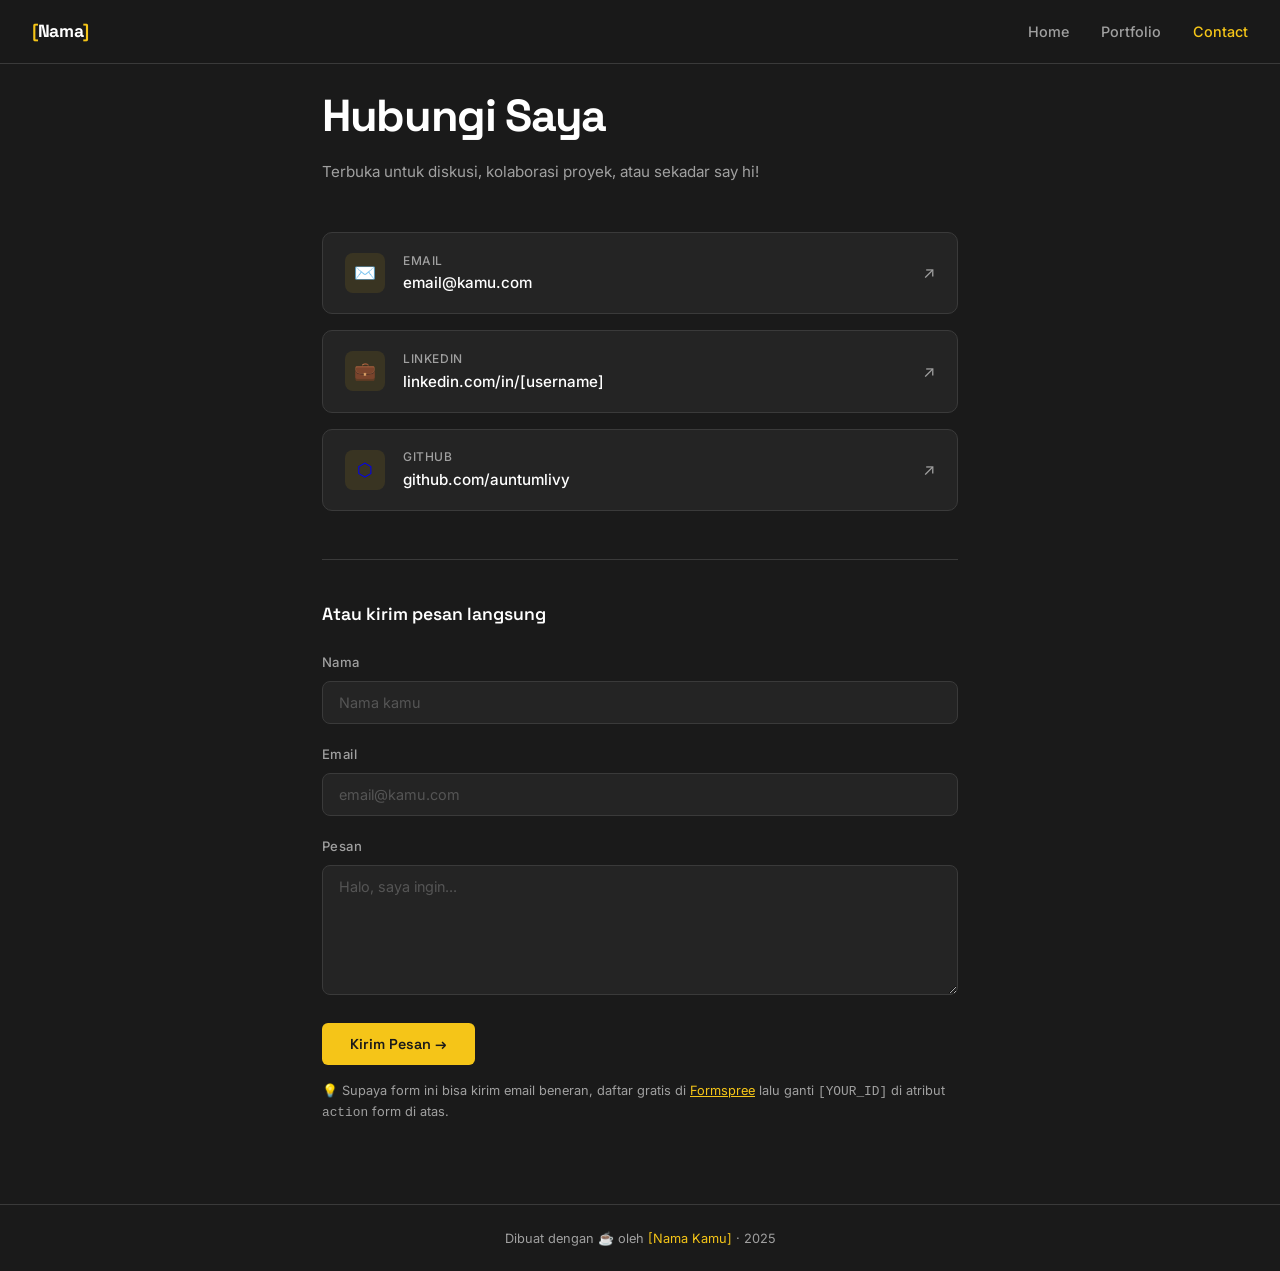
==== contact.html @ d7101dba "nambah file" ====
<!DOCTYPE html>
<html lang="id">
<head>
  <meta charset="UTF-8" />
  <meta name="viewport" content="width=device-width, initial-scale=1.0" />
  <title>[Nama Kamu] — Contact</title>
  <link rel="stylesheet" href="style.css" />
  <style>
  
    .contact-wrapper {
      max-width: 700px;
      margin: 0 auto;
      padding: 5rem 2rem;
    }

    .contact-wrapper h1 {
      font-family: var(--font-display);
      font-size: clamp(1.8rem, 4vw, 2.8rem);
      font-weight: 700;
      letter-spacing: -0.03em;
      color: var(--white);
      margin-bottom: 0.5rem;
    }

    .contact-wrapper > p {
      color: var(--muted);
      margin-bottom: 3rem;
      font-size: 0.95rem;
    }

    .contact-links {
      display: flex;
      flex-direction: column;
      gap: 1rem;
      margin-bottom: 3rem;
    }

    .contact-link-card {
      background: var(--card-bg);
      border: 1px solid var(--border);
      border-radius: 10px;
      padding: 1.1rem 1.4rem;
      display: flex;
      align-items: center;
      gap: 1.1rem;
      text-decoration: none;
      transition: border-color 0.2s;
    }
    .contact-link-card:hover { border-color: var(--yellow); }

    .contact-link-icon {
      width: 40px;
      height: 40px;
      background: rgba(245, 197, 24, 0.1);
      border-radius: 8px;
      display: flex;
      align-items: center;
      justify-content: center;
      font-size: 1.1rem;
      flex-shrink: 0;
    }

    .contact-link-info { flex: 1; }

    .contact-link-label {
      font-size: 0.75rem;
      color: var(--muted);
      font-weight: 500;
      letter-spacing: 0.05em;
      text-transform: uppercase;
    }

    .contact-link-value {
      font-size: 0.95rem;
      color: var(--white);
      font-weight: 500;
      margin-top: 0.1rem;
    }

    .contact-link-arrow { color: var(--muted); font-size: 1rem; }

    .contact-form-section {
      padding-top: 2.5rem;
      border-top: 1px solid var(--border);
    }

    .contact-form-section h2 {
      font-family: var(--font-display);
      font-size: 1.1rem;
      font-weight: 600;
      color: var(--white);
      margin-bottom: 1.5rem;
    }

    .form-group { margin-bottom: 1.25rem; }

    .form-group label {
      display: block;
      font-size: 0.82rem;
      font-weight: 500;
      color: var(--muted);
      margin-bottom: 0.5rem;
      letter-spacing: 0.03em;
    }

    .form-group input,
    .form-group textarea {
      width: 100%;
      background: var(--card-bg);
      border: 1px solid var(--border);
      border-radius: 8px;
      padding: 0.75rem 1rem;
      color: var(--white);
      font-family: var(--font-body);
      font-size: 0.9rem;
      transition: border-color 0.2s;
      outline: none;
      resize: vertical;
    }
    .form-group input::placeholder,
    .form-group textarea::placeholder { color: #555; }
    .form-group input:focus,
    .form-group textarea:focus { border-color: var(--yellow); }

    .form-group textarea { min-height: 130px; }

    .form-tip {
      margin-top: 1rem;
      font-size: 0.8rem;
      color: var(--muted);
    }
    .form-tip a { color: var(--yellow); }
  </style>
</head>
<body>

  <!-- NAVBAR -->
  <nav>
    <a class="nav-logo" href="index.html">
      <span>[</span>Nama<span>]</span>
    </a>
    <ul class="nav-links">
      <li><a href="index.html">Home</a></li>
      <li><a href="portfolio.html">Portfolio</a></li>
      <li><a href="contact.html" class="active">Contact</a></li>
    </ul>
  </nav>

  <div class="contact-wrapper">
    <h1>Hubungi Saya</h1>
    <p>Terbuka untuk diskusi, kolaborasi proyek, atau sekadar say hi!</p>

    <!-- LINK CARDS
         Ganti href, teks, dan emoji sesuai platform kamu.
         Duplikasi .contact-link-card untuk tambah platform baru. -->
    <div class="contact-links">

      <a href="mailto:email@kamu.com" class="contact-link-card">
        <div class="contact-link-icon">✉️</div>
        <div class="contact-link-info">
          <div class="contact-link-label">Email</div>
          <div class="contact-link-value">email@kamu.com</div>
        </div>
        <span class="contact-link-arrow">↗</span>
      </a>

      <a href="https://linkedin.com/in/[username]" target="_blank" class="contact-link-card">
        <div class="contact-link-icon">💼</div>
        <div class="contact-link-info">
          <div class="contact-link-label">LinkedIn</div>
          <div class="contact-link-value">linkedin.com/in/[username]</div>
        </div>
        <span class="contact-link-arrow">↗</span>
      </a>

      <a href="https://github.com/auntumlivy" target="_blank" class="contact-link-card">
        <div class="contact-link-icon">⬡</div>
        <div class="contact-link-info">
          <div class="contact-link-label">GitHub</div>
          <div class="contact-link-value">github.com/auntumlivy</div>
        </div>
        <span class="contact-link-arrow">↗</span>
      </a>

      <!-- Contoh tambahan platform lain:
      <a href="https://wa.me/628xxxxxxxxxx" target="_blank" class="contact-link-card">
        <div class="contact-link-icon">💬</div>
        <div class="contact-link-info">
          <div class="contact-link-label">WhatsApp</div>
          <div class="contact-link-value">+62 8xx xxxx xxxx</div>
        </div>
        <span class="contact-link-arrow">↗</span>
      </a>
      -->

    </div>

    <!-- FORM PESAN
         Supaya form beneran terkirim ke email kamu,
         daftar gratis di https://formspree.io lalu ganti action-nya -->
    <div class="contact-form-section">
      <h2>Atau kirim pesan langsung</h2>

      <form action="https://formspree.io/f/[YOUR_ID]" method="POST">

        <div class="form-group">
          <label for="nama">Nama</label>
          <input id="nama" type="text" name="nama" placeholder="Nama kamu" required />
        </div>

        <div class="form-group">
          <label for="email">Email</label>
          <input id="email" type="email" name="email" placeholder="email@kamu.com" required />
        </div>

        <div class="form-group">
          <label for="pesan">Pesan</label>
          <textarea id="pesan" name="pesan" placeholder="Halo, saya ingin..." required></textarea>
        </div>

        <button type="submit" class="btn-primary">Kirim Pesan →</button>
      </form>

      <p class="form-tip">
        💡 Supaya form ini bisa kirim email beneran, daftar gratis di
        <a href="https://formspree.io" target="_blank">Formspree</a>
        lalu ganti <code>[YOUR_ID]</code> di atribut <code>action</code> form di atas.
      </p>
    </div>

  </div>

  <footer>
    Dibuat dengan ☕ oleh <span>[Nama Kamu]</span> · 2025
  </footer>

</body>
</html>
---- style.css ----
@import url('https://fonts.googleapis.com/css2?family=Space+Grotesk:wght@400;500;600;700&family=Inter:wght@400;500&display=swap');

*, *::before, *::after {
  box-sizing: border-box;
  margin: 0;
  padding: 0;
}

:root {
  --black:      #1A1A1A;   /* background utama */
  --card-bg:    #242424;   /* background card */
  --border:     #3A3A3A;   /* garis pembatas */
  --yellow:     #F5C518;   /* aksen kuning utama */
  --yellow-dim: #C49B10;   /* kuning saat hover */
  --cream:      #FFF9E6;   /* kuning muda */
  --white:      #FFFFFF;   /* teks utama */
  --muted:      #A0A0A0;   /* teks sekunder / abu */
  --font-display: 'Space Grotesk', sans-serif;
  --font-body:    'Inter', sans-serif;
}

html { scroll-behavior: smooth; }

body {
  background-color: var(--black);
  color: var(--white);
  font-family: var(--font-body);
  font-size: 16px;
  line-height: 1.6;
  min-height: 100vh;
}

nav {
  position: fixed;
  top: 0; left: 0; right: 0;
  z-index: 100;
  background: rgba(26,26,26,0.9);
  backdrop-filter: blur(12px);
  border-bottom: 1px solid var(--border);
  padding: 0 2rem;
  height: 64px;
  display: flex;
  align-items: center;
  justify-content: space-between;
}

.nav-logo {
  font-family: var(--font-display);
  font-weight: 700;
  font-size: 1.1rem;
  color: var(--white);
  text-decoration: none;
  letter-spacing: -0.02em;
}
.nav-logo span { color: var(--yellow); }

.nav-links {
  display: flex;
  gap: 2rem;
  list-style: none;
}
.nav-links a {
  color: var(--muted);
  text-decoration: none;
  font-size: 0.9rem;
  font-weight: 500;
  transition: color 0.2s;
}
.nav-links a:hover { color: var(--white); }
.nav-links a.active { color: var(--yellow); }

.btn-primary {
  background: var(--yellow);
  color: var(--black);
  font-family: var(--font-display);
  font-weight: 600;
  font-size: 0.9rem;
  padding: 0.75rem 1.75rem;
  border-radius: 6px;
  border: none;
  cursor: pointer;
  text-decoration: none;
  display: inline-flex;
  align-items: center;
  gap: 0.5rem;
  transition: background 0.2s, transform 0.15s;
}
.btn-primary:hover { background: var(--yellow-dim); transform: translateY(-1px); }

.btn-outline {
  background: transparent;
  color: var(--white);
  font-family: var(--font-display);
  font-weight: 600;
  font-size: 0.9rem;
  padding: 0.75rem 1.75rem;
  border-radius: 6px;
  border: 1px solid var(--border);
  cursor: pointer;
  text-decoration: none;
  display: inline-flex;
  align-items: center;
  gap: 0.5rem;
  transition: border-color 0.2s, color 0.2s, transform 0.15s;
}
.btn-outline:hover { border-color: var(--yellow); color: var(--yellow); transform: translateY(-1px); }

footer {
  border-top: 1px solid var(--border);
  padding: 1.5rem 2rem;
  text-align: center;
  font-size: 0.8rem;
  color: var(--muted);
}
footer span { color: var(--yellow); }

@media (max-width: 640px) {
  nav { padding: 0 1rem; }
  .nav-links { gap: 1.2rem; }
}
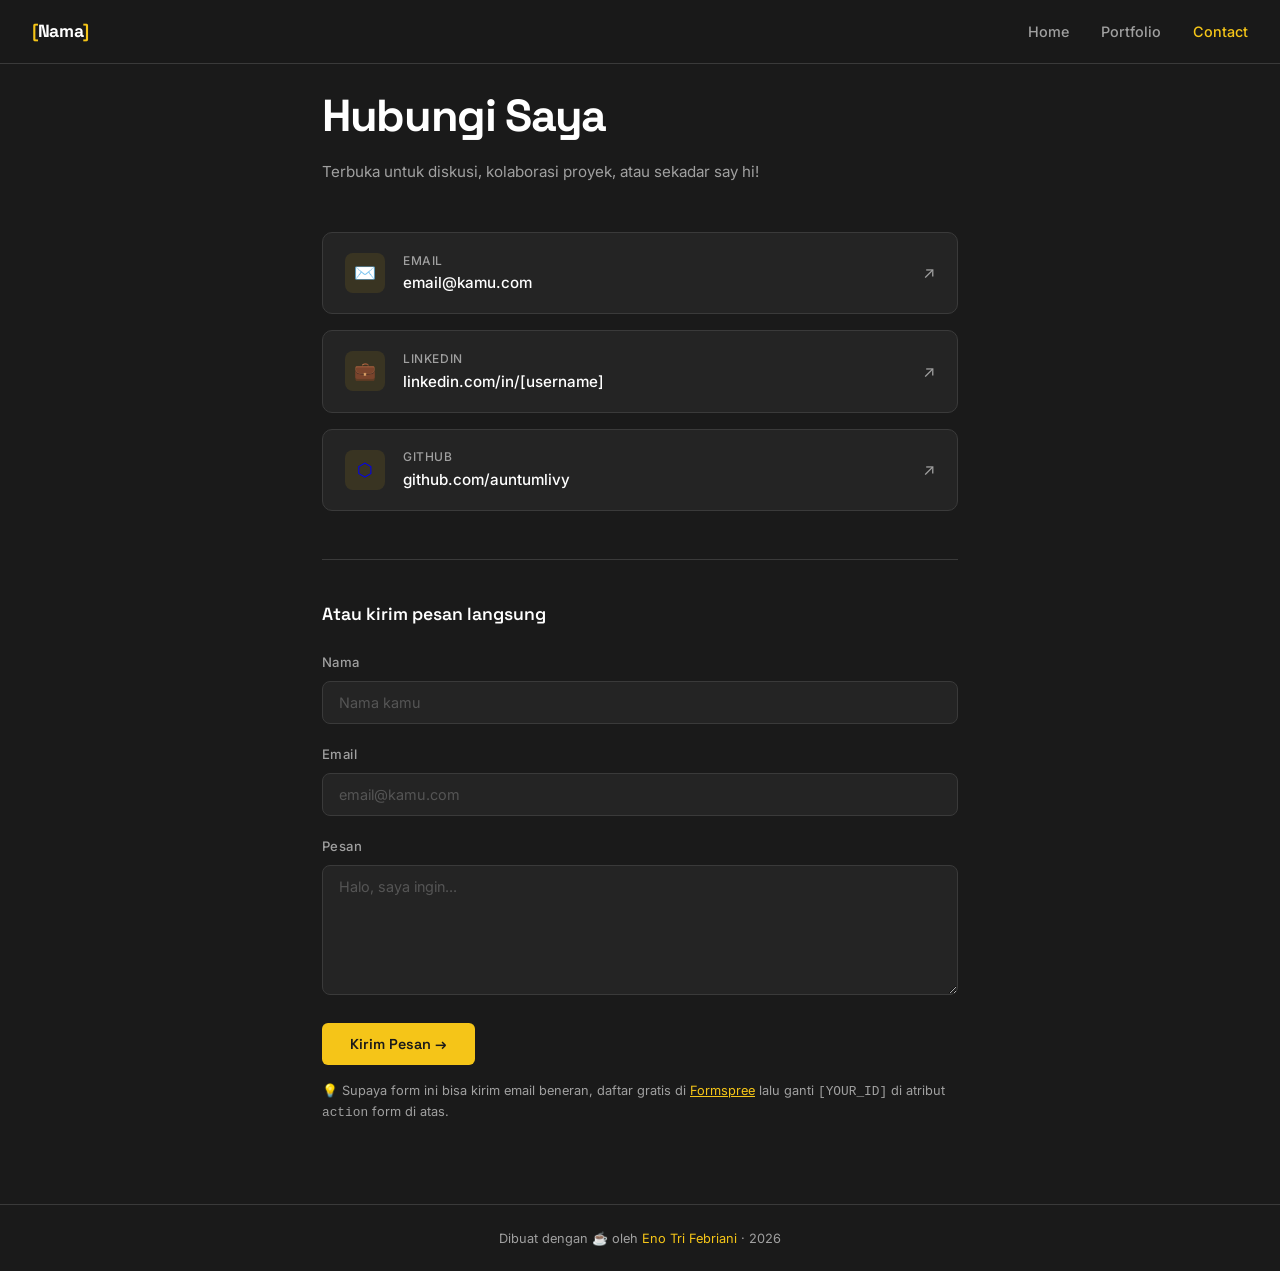
==== commit 9ad2fa3c: "update isi web" ====
--- a/contact.html
+++ b/contact.html
@@ -3,7 +3,7 @@
 <head>
   <meta charset="UTF-8" />
   <meta name="viewport" content="width=device-width, initial-scale=1.0" />
-  <title>[Nama Kamu] — Contact</title>
+  <title>Eno Tri Febriani — Contact</title>
   <link rel="stylesheet" href="style.css" />
   <style>
   
@@ -231,7 +231,7 @@
   </div>
 
   <footer>
-    Dibuat dengan ☕ oleh <span>[Nama Kamu]</span> · 2025
+    Dibuat dengan ☕ oleh <span>Eno Tri Febriani</span> · 2026
   </footer>
 
 </body>
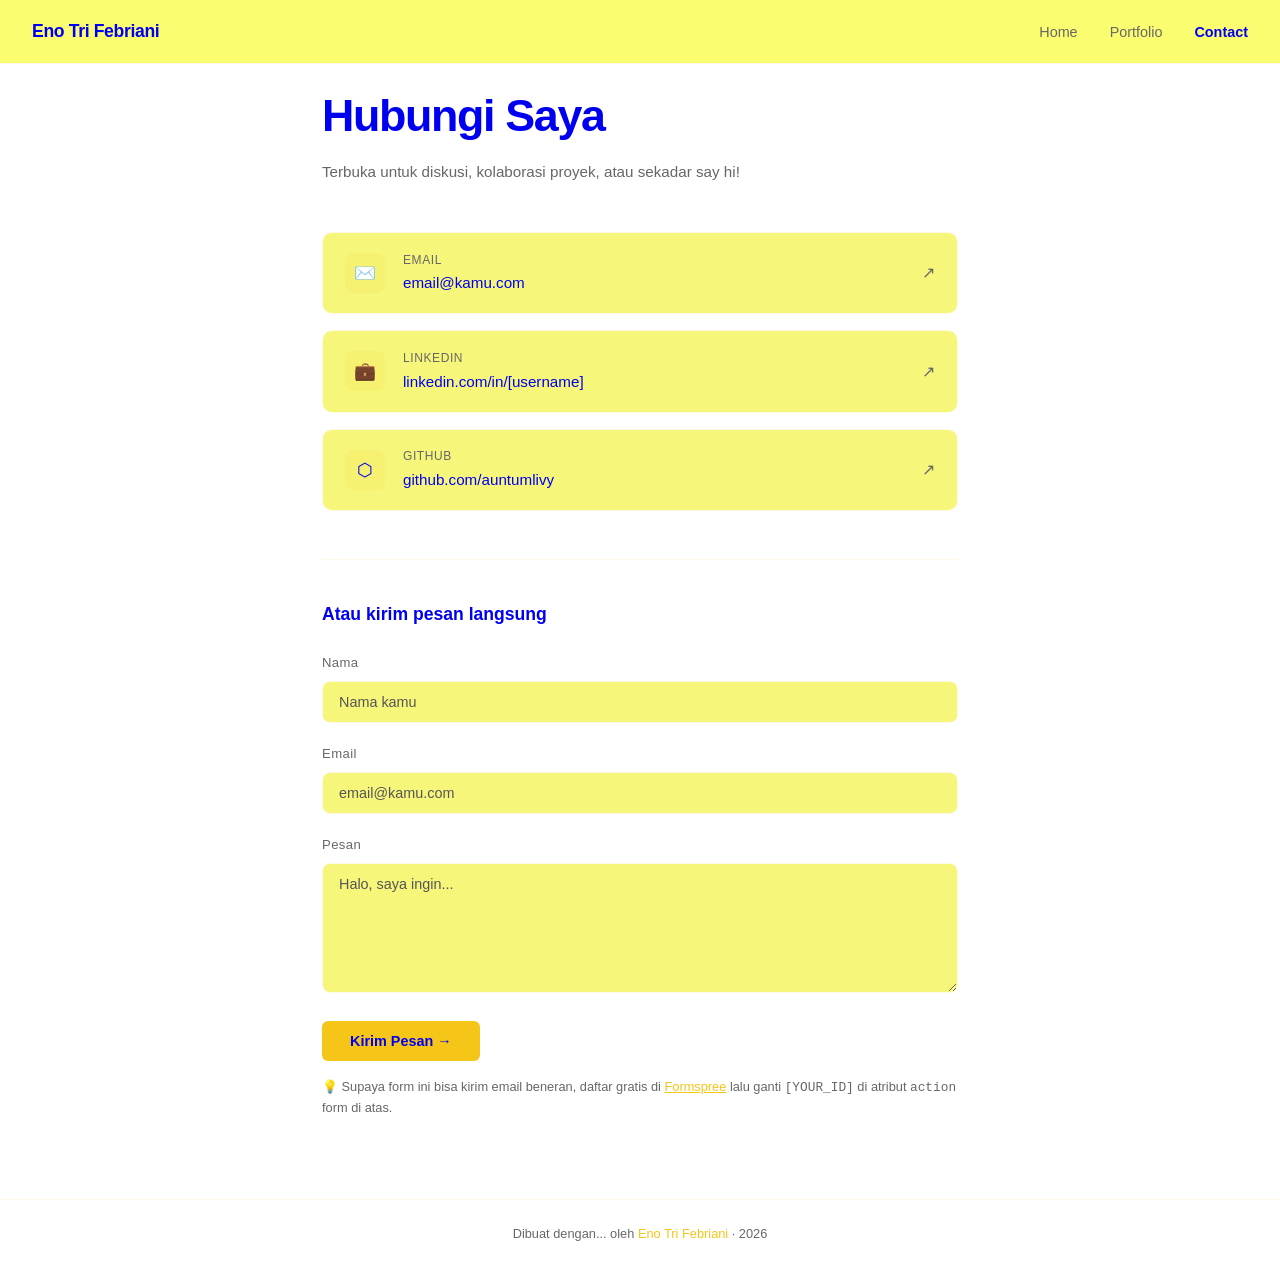
==== commit fbd6f736: "update warna dan layout" ====
--- a/contact.html
+++ b/contact.html
@@ -137,7 +137,7 @@
   <!-- NAVBAR -->
   <nav>
     <a class="nav-logo" href="index.html">
-      <span>[</span>Nama<span>]</span>
+      <span></span>Eno Tri Febriani<span></span>
     </a>
     <ul class="nav-links">
       <li><a href="index.html">Home</a></li>
@@ -231,7 +231,7 @@
   </div>
 
   <footer>
-    Dibuat dengan ☕ oleh <span>Eno Tri Febriani</span> · 2026
+    Dibuat dengan... oleh <span>Eno Tri Febriani</span> · 2026
   </footer>
 
 </body>
--- a/style.css
+++ b/style.css
@@ -7,16 +7,16 @@
 }
 
 :root {
-  --black:      #1A1A1A;   /* background utama */
-  --card-bg:    #242424;   /* background card */
-  --border:     #3A3A3A;   /* garis pembatas */
+  --orange:      #F07800;   /* background utama */
+  --card-bg:    #f6f67b;   /* background card */
+  --border:     #FFF9E6;   /* garis pembatas */
   --yellow:     #F5C518;   /* aksen kuning utama */
   --yellow-dim: #C49B10;   /* kuning saat hover */
   --cream:      #FFF9E6;   /* kuning muda */
-  --white:      #FFFFFF;   /* teks utama */
-  --muted:      #A0A0A0;   /* teks sekunder / abu */
-  --font-display: 'Space Grotesk', sans-serif;
-  --font-body:    'Inter', sans-serif;
+  --white:      #0000F0;   /* teks utama */
+  --muted:      #686767;   /* teks sekunder / abu */
+  --font-display: 'playfair display', sans-serif;
+  --font-body:    'lora', sans-serif;
 }
 
 html { scroll-behavior: smooth; }
@@ -34,7 +34,7 @@
   position: fixed;
   top: 0; left: 0; right: 0;
   z-index: 100;
-  background: rgba(26,26,26,0.9);
+  background: rgba(251, 253, 97, 0.9);
   backdrop-filter: blur(12px);
   border-bottom: 1px solid var(--border);
   padding: 0 2rem;
@@ -66,8 +66,8 @@
   font-weight: 500;
   transition: color 0.2s;
 }
-.nav-links a:hover { color: var(--white); }
-.nav-links a.active { color: var(--yellow); }
+.nav-links a:hover { color: var(--black);  font-weight: bold; }
+.nav-links a.active { color: var(--blue);  font-weight: bold; }
 
 .btn-primary {
   background: var(--yellow);
